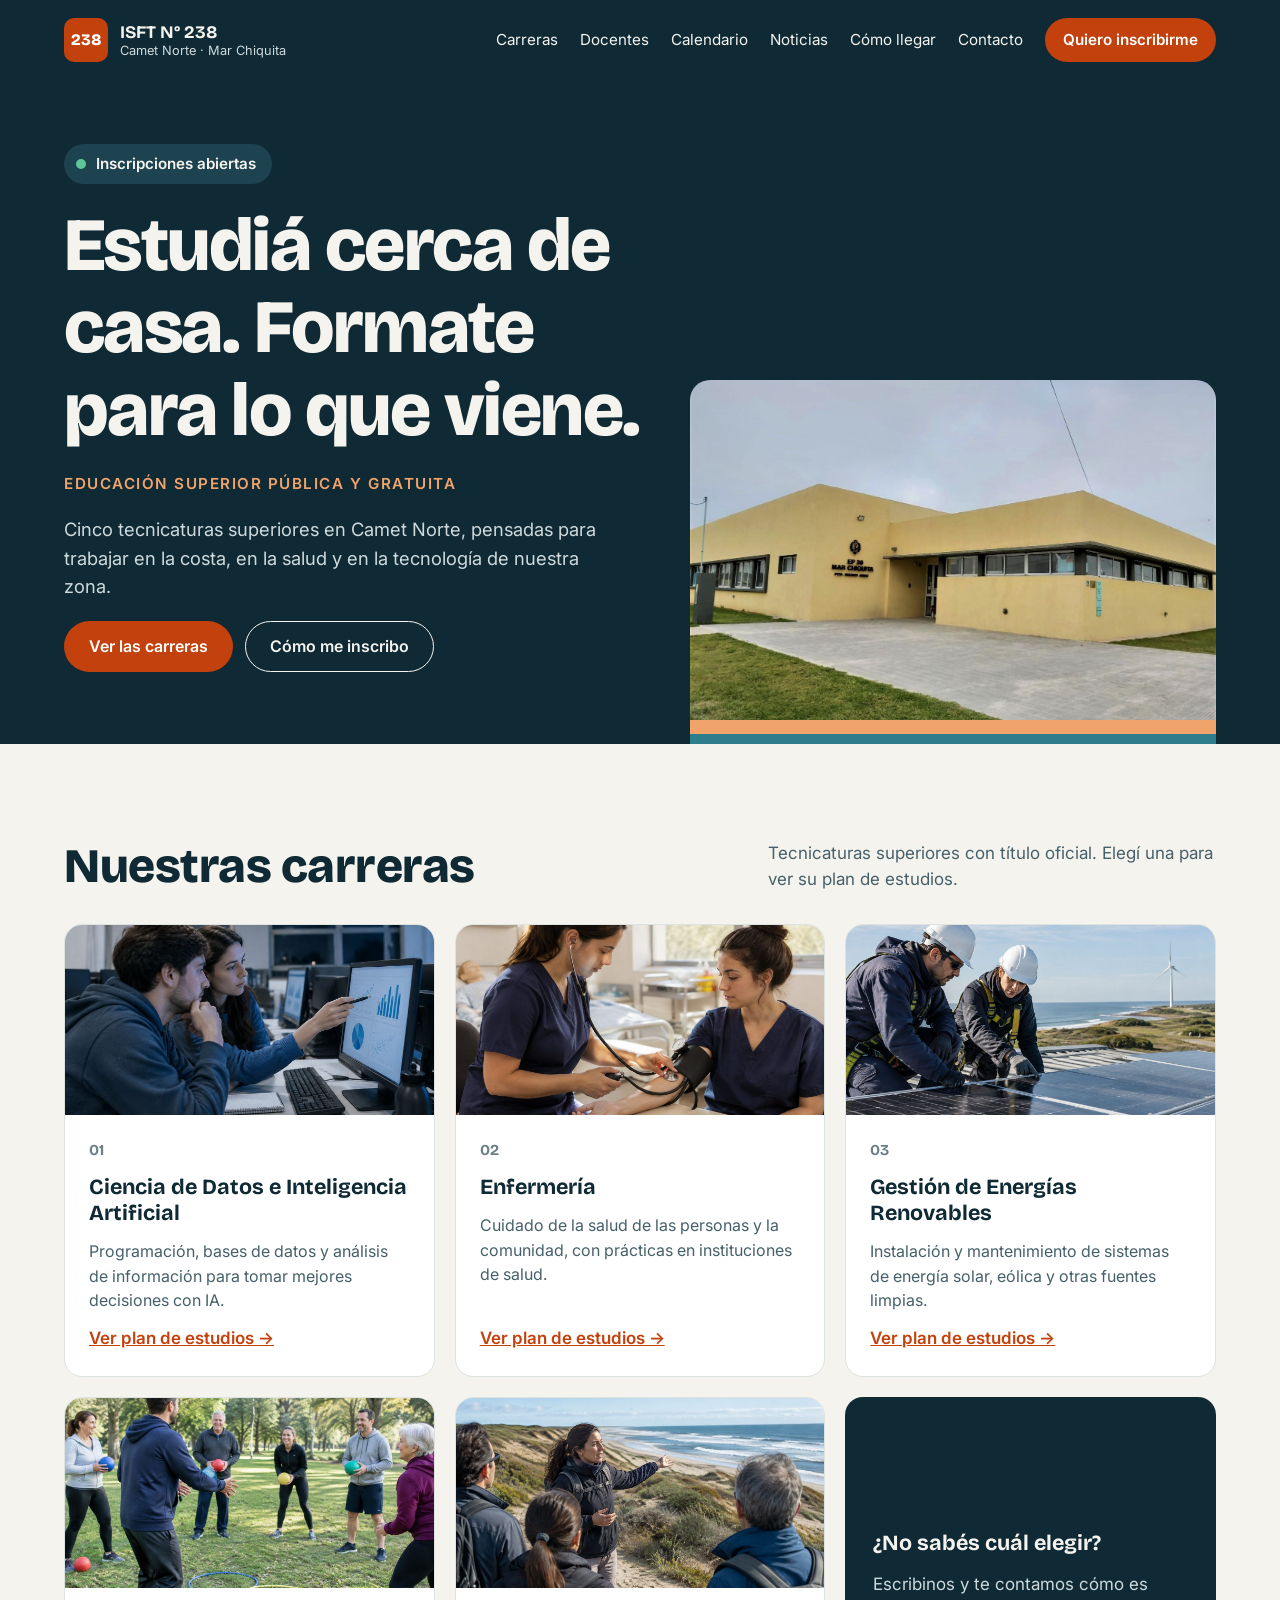
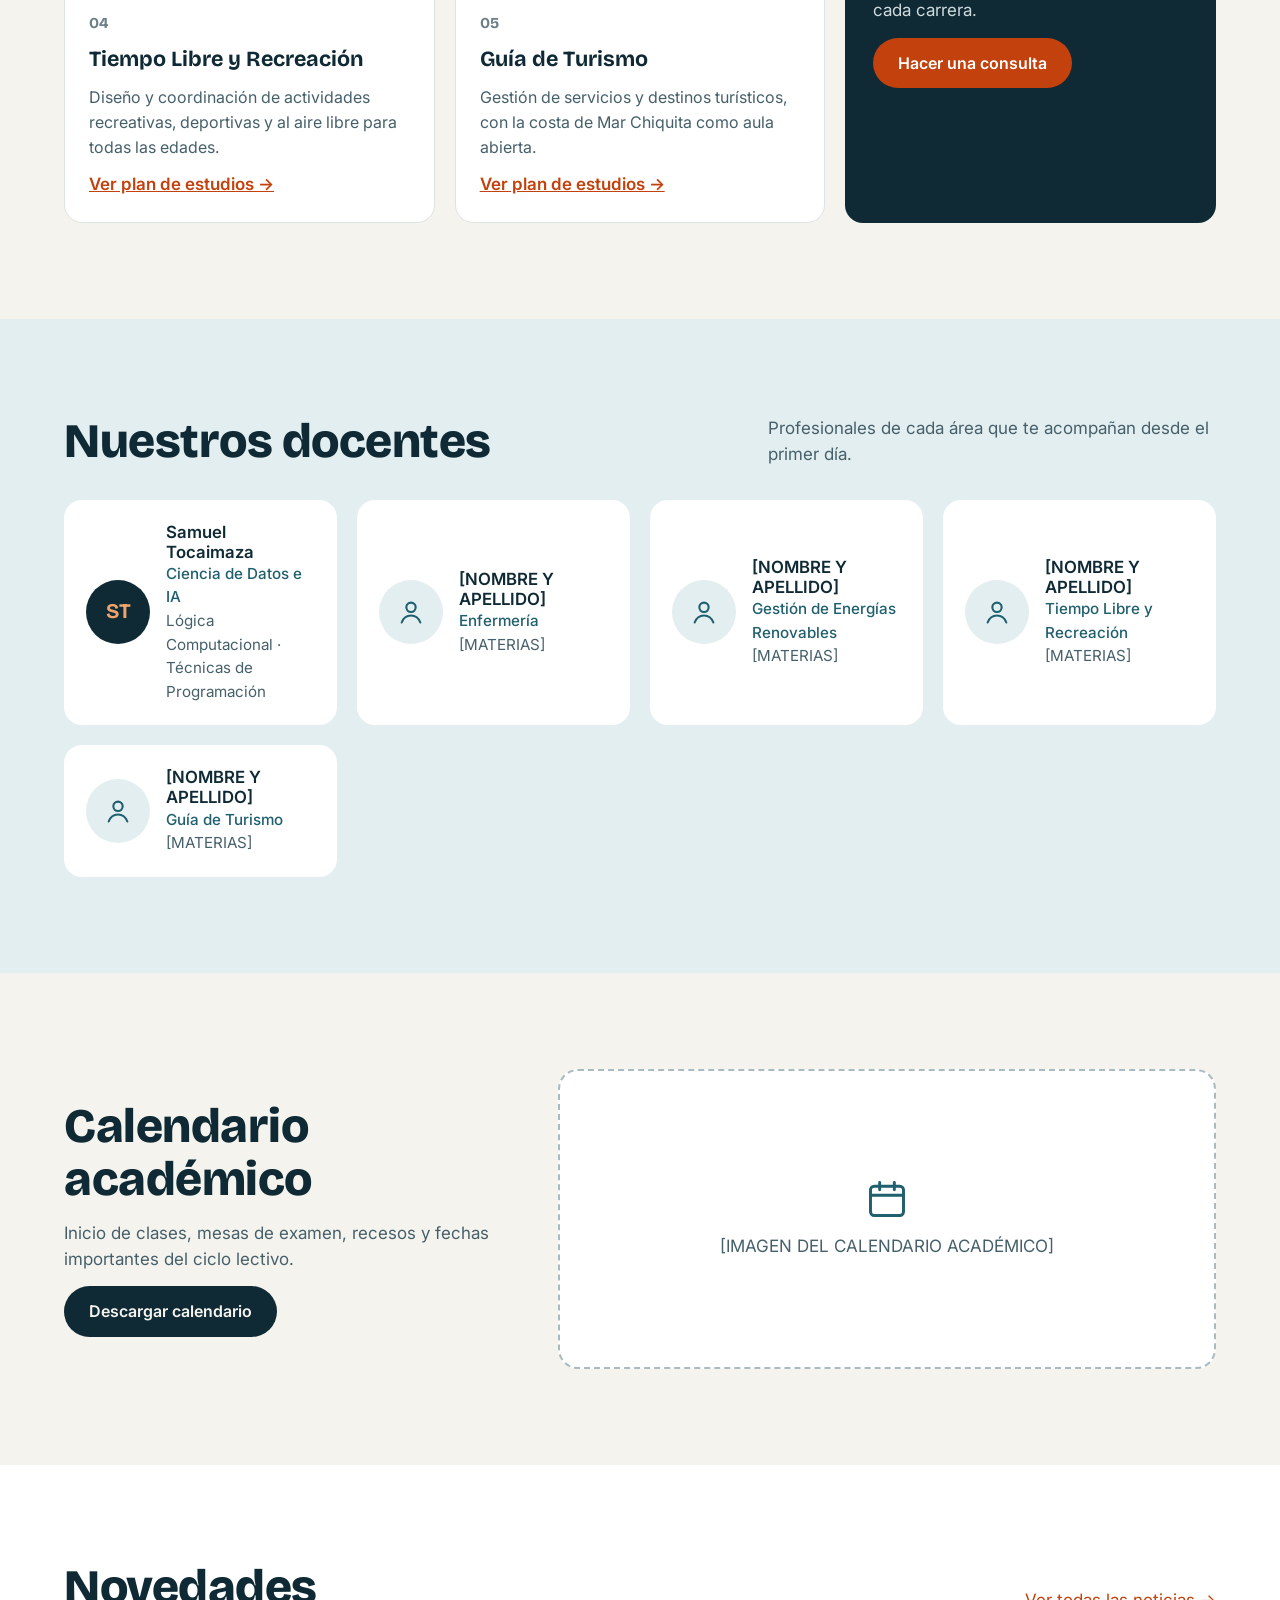
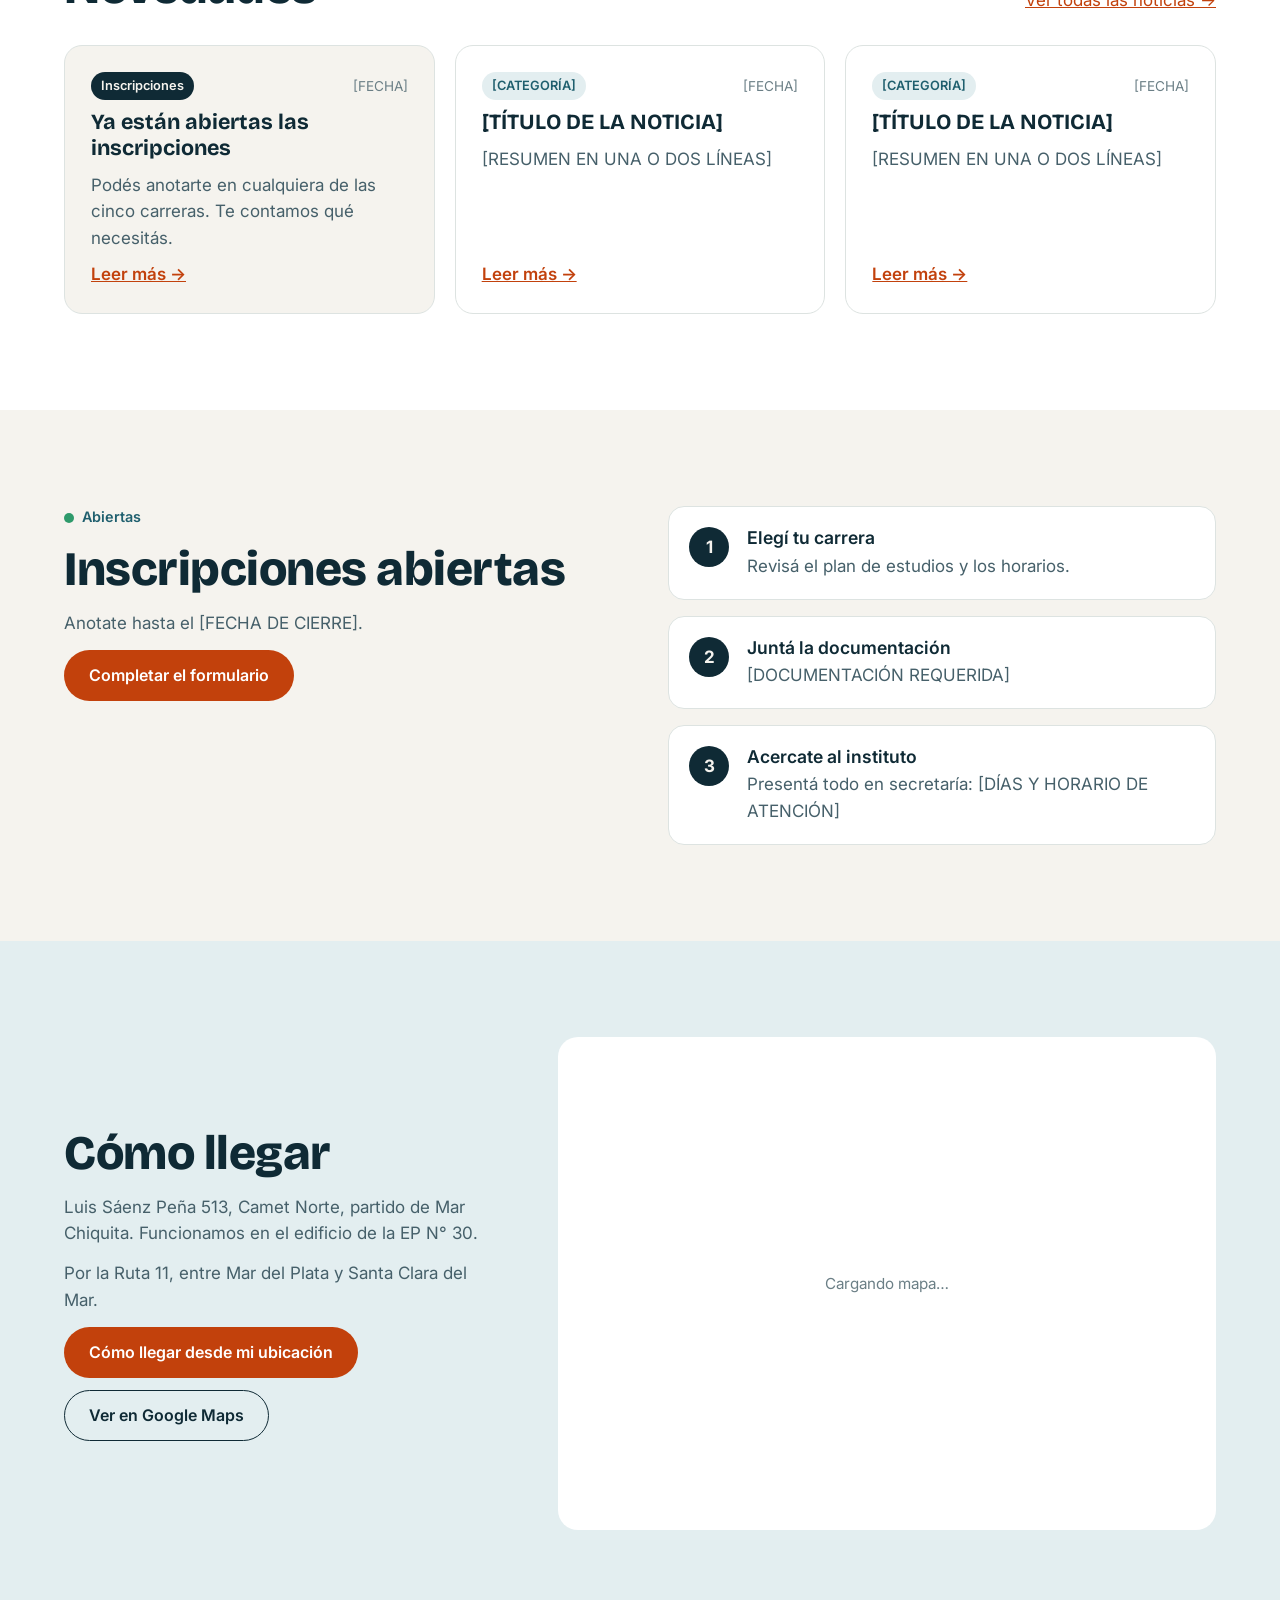
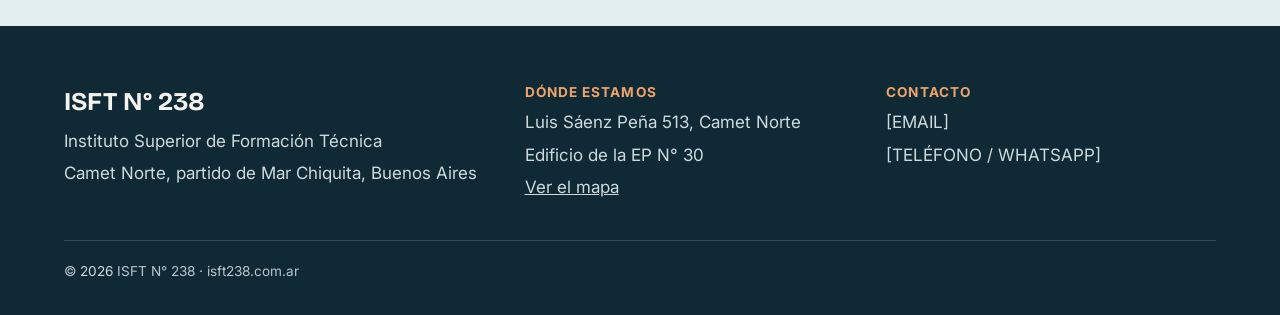
==== index.html @ e7e9926e "carga inicial" ====
<!DOCTYPE html>
<html lang="es">
<head>
  <meta charset="UTF-8">
  <!-- viewport: clave para que el sitio se adapte al ancho del celular -->
  <meta name="viewport" content="width=device-width, initial-scale=1">
  <title>ISFT N° 238 · Carreras 2026 · Camet Norte</title>
  <meta name="description" content="Instituto Superior de Formación Técnica N° 238 de Camet Norte, Mar Chiquita. Cinco tecnicaturas superiores. Inscripciones abiertas.">
  <meta name="theme-color" content="#0F2A35">

  <!-- Tipografías de Google Fonts -->
  <link rel="preconnect" href="https://fonts.googleapis.com">
  <link rel="preconnect" href="https://fonts.gstatic.com" crossorigin>
  <link href="https://fonts.googleapis.com/css2?family=Bricolage+Grotesque:opsz,wght@12..96,700;12..96,800&family=Inter:wght@400;500;600;700&display=swap" rel="stylesheet">

  <!-- Nuestros estilos y nuestro JavaScript (defer = espera a que cargue el HTML) -->
  <link rel="stylesheet" href="css/estilos.css">
  <script src="js/main.js" defer></script>
</head>
<body>
  <a class="saltar" href="#contenido">Saltar al contenido</a>

  <!-- ===== ENCABEZADO (queda fijo arriba) ===== -->
  <header class="encabezado">
    <div class="contenedor encabezado__interior">
      <div class="encabezado__barra">
        <a class="marca" href="index.html" aria-label="ISFT N° 238, ir al inicio">
          <span class="marca__logo" aria-hidden="true">238</span>
          <span class="marca__texto"><strong>ISFT N° 238</strong><span>Camet Norte · Mar Chiquita</span></span>
        </a>
        <!-- Botón hamburguesa (solo celulares y tablets). main.js lo hace funcionar -->
        <button class="menu-boton" type="button" aria-expanded="false" aria-controls="menu-principal" aria-label="Abrir menú">
          <svg class="icono-abrir" aria-hidden="true" viewBox="0 0 24 24" fill="none" stroke="currentColor" stroke-width="2" stroke-linecap="round"><path d="M4 7h16M4 12h16M4 17h16"/></svg>
          <svg class="icono-cerrar" aria-hidden="true" viewBox="0 0 24 24" fill="none" stroke="currentColor" stroke-width="2" stroke-linecap="round"><path d="M6 6l12 12M18 6L6 18"/></svg>
        </button>
      </div>
      <nav class="menu" id="menu-principal" aria-label="Principal">
        <ul>
          <li><a href="#carreras">Carreras</a></li>
          <li><a href="#docentes">Docentes</a></li>
          <li><a href="#calendario">Calendario</a></li>
          <li><a href="#noticias">Noticias</a></li>
          <li><a href="#como-llegar">Cómo llegar</a></li>
          <li><a href="#contacto">Contacto</a></li>
          <li><a class="boton boton--primario" href="index.html#inscripcion">Quiero inscribirme</a></li>
        </ul>
      </nav>
    </div>
  </header>

  <main id="contenido">

    <!-- ===== PORTADA ===== -->
    <section class="portada" aria-labelledby="titulo-portada">
      <div class="contenedor portada__grilla">
        <div class="portada__texto">
          <a class="pildora" href="#inscripcion">Inscripciones abiertas</a>
          <h1 id="titulo-portada">Estudiá cerca de casa. Formate para lo que viene.</h1>
          <p class="portada__lema">Educación superior pública y gratuita</p>
          <p class="portada__bajada">Cinco tecnicaturas superiores en Camet Norte, pensadas para trabajar en la costa, en la salud y en la tecnología de nuestra zona.</p>
          <div class="botones">
            <a class="boton boton--primario" href="#carreras">Ver las carreras</a>
            <a class="boton boton--contorno-claro" href="#inscripcion">Cómo me inscribo</a>
          </div>
        </div>
        <div class="portada__foto">
          <img src="img/edificio.jpg" alt="Frente del edificio de la EP N° 30, donde funciona el ISFT 238" width="800" height="600">
          <div class="horizonte" aria-hidden="true"></div>
          <div class="horizonte" aria-hidden="true"></div>
        </div>
      </div>
    </section>

    <!-- ===== CARRERAS ===== -->
    <section class="seccion" id="carreras" aria-labelledby="titulo-carreras">
      <div class="contenedor">
        <div class="seccion__cabecera">
          <h2 id="titulo-carreras">Nuestras carreras</h2>
          <p>Tecnicaturas superiores con título oficial. Elegí una para ver su plan de estudios.</p>
        </div>
        <div class="grilla" style="--min: 300px">
          <article class="tarjeta">
            <img class="tarjeta__foto" src="img/datos.jpg" alt="Dos estudiantes analizan gráficos en una computadora" width="600" height="400" loading="lazy">
            <div class="tarjeta__cuerpo">
              <span class="tarjeta__numero">01</span>
              <h3>Ciencia de Datos e Inteligencia Artificial</h3>
              <p>Programación, bases de datos y análisis de información para tomar mejores decisiones con IA.</p>
              <a class="tarjeta__enlace" href="carreras/ciencia-de-datos.html">Ver plan de estudios →</a>
            </div>
          </article>
          <article class="tarjeta">
            <img class="tarjeta__foto" src="img/enfermeria.jpg" alt="Estudiantes de enfermería practican la toma de presión" width="600" height="400" loading="lazy">
            <div class="tarjeta__cuerpo">
              <span class="tarjeta__numero">02</span>
              <h3>Enfermería</h3>
              <p>Cuidado de la salud de las personas y la comunidad, con prácticas en instituciones de salud.</p>
              <a class="tarjeta__enlace" href="carreras/enfermeria.html">Ver plan de estudios →</a>
            </div>
          </article>
          <article class="tarjeta">
            <img class="tarjeta__foto" src="img/energias.jpg" alt="Técnicos revisan paneles solares frente al mar" width="600" height="400" loading="lazy">
            <div class="tarjeta__cuerpo">
              <span class="tarjeta__numero">03</span>
              <h3>Gestión de Energías Renovables</h3>
              <p>Instalación y mantenimiento de sistemas de energía solar, eólica y otras fuentes limpias.</p>
              <a class="tarjeta__enlace" href="carreras/energias-renovables.html">Ver plan de estudios →</a>
            </div>
          </article>
          <article class="tarjeta">
            <img class="tarjeta__foto" src="img/recreacion.jpg" alt="Grupo haciendo una actividad recreativa con pelotas en un parque" width="600" height="400" loading="lazy">
            <div class="tarjeta__cuerpo">
              <span class="tarjeta__numero">04</span>
              <h3>Tiempo Libre y Recreación</h3>
              <p>Diseño y coordinación de actividades recreativas, deportivas y al aire libre para todas las edades.</p>
              <a class="tarjeta__enlace" href="carreras/tiempo-libre-y-recreacion.html">Ver plan de estudios →</a>
            </div>
          </article>
          <article class="tarjeta">
            <img class="tarjeta__foto" src="img/turismo.jpg" alt="Guía de turismo con un grupo en los médanos frente al mar" width="600" height="400" loading="lazy">
            <div class="tarjeta__cuerpo">
              <span class="tarjeta__numero">05</span>
              <h3>Guía de Turismo</h3>
              <p>Gestión de servicios y destinos turísticos, con la costa de Mar Chiquita como aula abierta.</p>
              <a class="tarjeta__enlace" href="carreras/guia-de-turismo.html">Ver plan de estudios →</a>
            </div>
          </article>
          <div class="tarjeta tarjeta--oscura">
            <h3>¿No sabés cuál elegir?</h3>
            <p>Escribinos y te contamos cómo es cada carrera.</p>
            <a class="boton boton--primario" href="#contacto">Hacer una consulta</a>
          </div>
        </div>
      </div>
    </section>

    <!-- ===== DOCENTES ===== -->
    <section class="seccion seccion--celeste" id="docentes" aria-labelledby="titulo-docentes">
      <div class="contenedor">
        <div class="seccion__cabecera">
          <h2 id="titulo-docentes">Nuestros docentes</h2>
          <p>Profesionales de cada área que te acompañan desde el primer día.</p>
        </div>
        <div class="grilla" style="--min: 250px">
          <article class="docente">
            <span class="docente__avatar docente__avatar--lleno" aria-hidden="true">ST</span>
            <div>
              <h3>Samuel Tocaimaza</h3>
              <p class="docente__carrera">Ciencia de Datos e IA</p>
              <p class="docente__materias">Lógica Computacional · Técnicas de Programación</p>
            </div>
          </article>
          <article class="docente">
            <span class="docente__avatar" aria-hidden="true"><svg aria-hidden="true" viewBox="0 0 24 24" fill="none" stroke="currentColor" stroke-width="1.8" stroke-linecap="round" stroke-linejoin="round"><circle cx="12" cy="8" r="4"/><path d="M4 21c1.5-4 4.5-6 8-6s6.5 2 8 6"/></svg></span>
            <div>
              <h3>[NOMBRE Y APELLIDO]</h3>
              <p class="docente__carrera">Enfermería</p>
              <p class="docente__materias">[MATERIAS]</p>
            </div>
          </article>
          <article class="docente">
            <span class="docente__avatar" aria-hidden="true"><svg aria-hidden="true" viewBox="0 0 24 24" fill="none" stroke="currentColor" stroke-width="1.8" stroke-linecap="round" stroke-linejoin="round"><circle cx="12" cy="8" r="4"/><path d="M4 21c1.5-4 4.5-6 8-6s6.5 2 8 6"/></svg></span>
            <div>
              <h3>[NOMBRE Y APELLIDO]</h3>
              <p class="docente__carrera">Gestión de Energías Renovables</p>
              <p class="docente__materias">[MATERIAS]</p>
            </div>
          </article>
          <article class="docente">
            <span class="docente__avatar" aria-hidden="true"><svg aria-hidden="true" viewBox="0 0 24 24" fill="none" stroke="currentColor" stroke-width="1.8" stroke-linecap="round" stroke-linejoin="round"><circle cx="12" cy="8" r="4"/><path d="M4 21c1.5-4 4.5-6 8-6s6.5 2 8 6"/></svg></span>
            <div>
              <h3>[NOMBRE Y APELLIDO]</h3>
              <p class="docente__carrera">Tiempo Libre y Recreación</p>
              <p class="docente__materias">[MATERIAS]</p>
            </div>
          </article>
          <article class="docente">
            <span class="docente__avatar" aria-hidden="true"><svg aria-hidden="true" viewBox="0 0 24 24" fill="none" stroke="currentColor" stroke-width="1.8" stroke-linecap="round" stroke-linejoin="round"><circle cx="12" cy="8" r="4"/><path d="M4 21c1.5-4 4.5-6 8-6s6.5 2 8 6"/></svg></span>
            <div>
              <h3>[NOMBRE Y APELLIDO]</h3>
              <p class="docente__carrera">Guía de Turismo</p>
              <p class="docente__materias">[MATERIAS]</p>
            </div>
          </article>
        </div>
      </div>
    </section>

    <!-- ===== CALENDARIO ACADÉMICO ===== -->
    <section class="seccion" id="calendario" aria-labelledby="titulo-calendario">
      <div class="contenedor dos-columnas dos-columnas--angosta-izq">
        <div class="texto-carrera">
          <h2 id="titulo-calendario">Calendario académico</h2>
          <p>Inicio de clases, mesas de examen, recesos y fechas importantes del ciclo lectivo.</p>
          <div><a class="boton boton--oscuro" href="#">Descargar calendario</a></div>
        </div>
        <!-- Cuando tengamos la imagen, reemplazar este bloque por:
             <img src="img/calendario.jpg" alt="Calendario académico 2027"> -->
        <div class="reservado" role="img" aria-label="Lugar para la imagen del calendario académico">
          <svg aria-hidden="true" viewBox="0 0 24 24" fill="none" stroke="currentColor" stroke-width="1.6" stroke-linecap="round" stroke-linejoin="round"><rect x="3" y="5" width="18" height="16" rx="2"/><path d="M3 10h18M8 3v4M16 3v4"/></svg>
          [IMAGEN DEL CALENDARIO ACADÉMICO]
        </div>
      </div>
    </section>

    <!-- ===== NOVEDADES ===== -->
    <section class="seccion seccion--blanca" id="noticias" aria-labelledby="titulo-noticias">
      <div class="contenedor">
        <div class="seccion__cabecera">
          <h2 id="titulo-noticias">Novedades</h2>
          <a href="#">Ver todas las noticias →</a>
        </div>
        <div class="grilla">
          <article class="tarjeta noticia noticia--destacada">
            <div class="noticia__meta"><span class="noticia__categoria">Inscripciones</span><span class="noticia__fecha">[FECHA]</span></div>
            <h3>Ya están abiertas las inscripciones</h3>
            <p>Podés anotarte en cualquiera de las cinco carreras. Te contamos qué necesitás.</p>
            <a class="tarjeta__enlace" href="#inscripcion">Leer más →</a>
          </article>
          <article class="tarjeta noticia">
            <div class="noticia__meta"><span class="noticia__categoria">[CATEGORÍA]</span><span class="noticia__fecha">[FECHA]</span></div>
            <h3>[TÍTULO DE LA NOTICIA]</h3>
            <p>[RESUMEN EN UNA O DOS LÍNEAS]</p>
            <a class="tarjeta__enlace" href="#">Leer más →</a>
          </article>
          <article class="tarjeta noticia">
            <div class="noticia__meta"><span class="noticia__categoria">[CATEGORÍA]</span><span class="noticia__fecha">[FECHA]</span></div>
            <h3>[TÍTULO DE LA NOTICIA]</h3>
            <p>[RESUMEN EN UNA O DOS LÍNEAS]</p>
            <a class="tarjeta__enlace" href="#">Leer más →</a>
          </article>
        </div>
      </div>
    </section>

    <!-- ===== INSCRIPCIÓN ===== -->
    <section class="seccion" id="inscripcion" aria-labelledby="titulo-inscripcion">
      <div class="contenedor dos-columnas dos-columnas--arriba">
        <div class="texto-carrera">
          <span class="estado">Abiertas</span>
          <h2 id="titulo-inscripcion">Inscripciones abiertas</h2>
          <p>Anotate hasta el [FECHA DE CIERRE].</p>
          <div><a class="boton boton--primario" href="#">Completar el formulario</a></div>
        </div>
        <ol class="pasos">
          <li class="paso"><span class="paso__numero" aria-hidden="true">1</span><div><h3>Elegí tu carrera</h3><p>Revisá el plan de estudios y los horarios.</p></div></li>
          <li class="paso"><span class="paso__numero" aria-hidden="true">2</span><div><h3>Juntá la documentación</h3><p>[DOCUMENTACIÓN REQUERIDA]</p></div></li>
          <li class="paso"><span class="paso__numero" aria-hidden="true">3</span><div><h3>Acercate al instituto</h3><p>Presentá todo en secretaría: [DÍAS Y HORARIO DE ATENCIÓN]</p></div></li>
        </ol>
      </div>
    </section>

    <!-- ===== CÓMO LLEGAR ===== -->
    <section class="seccion seccion--celeste" id="como-llegar" aria-labelledby="titulo-llegar">
      <div class="contenedor dos-columnas dos-columnas--angosta-izq">
        <div class="texto-carrera">
          <h2 id="titulo-llegar">Cómo llegar</h2>
          <p>Luis Sáenz Peña 513, Camet Norte, partido de Mar Chiquita. Funcionamos en el edificio de la EP N° 30.</p>
          <p>Por la Ruta 11, entre Mar del Plata y Santa Clara del Mar.</p>
          <div class="botones">
            <a class="boton boton--primario" href="https://www.google.com/maps/dir/?api=1&amp;destination=-37.8210,-57.4962" target="_blank" rel="noopener">Cómo llegar desde mi ubicación</a>
            <a class="boton boton--contorno" href="https://www.google.com/maps/search/?api=1&amp;query=-37.8210,-57.4962" target="_blank" rel="noopener">Ver en Google Maps</a>
          </div>
        </div>
        <!-- Mapa de Google incrustado. loading="lazy" = se carga recién cuando se ve -->
        <div class="mapa">
          <p class="mapa__cargando">Cargando mapa…</p>
          <iframe title="Mapa: ubicación del ISFT N° 238 en Camet Norte" src="https://www.google.com/maps?q=-37.8210,-57.4962&amp;z=16&amp;output=embed" loading="lazy" referrerpolicy="no-referrer-when-downgrade" allowfullscreen></iframe>
        </div>
      </div>
    </section>

  </main>

  <!-- ===== PIE DE PÁGINA ===== -->
  <footer class="pie" id="contacto">
    <div class="contenedor">
      <div class="pie__columnas">
        <div>
          <strong class="pie__nombre">ISFT N° 238</strong>
          <span>Instituto Superior de Formación Técnica</span>
          <span>Camet Norte, partido de Mar Chiquita, Buenos Aires</span>
        </div>
        <div>
          <strong class="pie__titulo">Dónde estamos</strong>
          <span>Luis Sáenz Peña 513, Camet Norte</span>
          <span>Edificio de la EP N° 30</span>
          <a href="index.html#como-llegar">Ver el mapa</a>
        </div>
        <div>
          <strong class="pie__titulo">Contacto</strong>
          <span>[EMAIL]</span>
          <span>[TELÉFONO / WHATSAPP]</span>
        </div>
      </div>
      <p class="pie__legal">© <span data-anio>2026</span> ISFT N° 238 · isft238.com.ar</p>
    </div>
  </footer>

  <!-- Lugar reservado para el chatbot (pendiente) -->
  <div id="chatbot"></div>
</body>
</html>
---- css/estilos.css ----
/* =========================================================
   ISFT N° 238 — Hoja de estilos principal
   Estilo "Costa abierta"
   ---------------------------------------------------------
   Enfoque MOBILE FIRST: primero escribimos los estilos para
   celulares y después, con @media (min-width: ...), sumamos
   los cambios para pantallas más grandes.
   ========================================================= */

/* ---------- 1. Variables (colores, tipografías, medidas) ----------
   Si cambiamos un color acá, cambia en todo el sitio. */
:root {
  --azul: #0F2A35;          /* azul petróleo: encabezado, pie, títulos */
  --azul-2: #1D4250;        /* variante más clara del azul */
  --arena: #F5F3EE;         /* fondo general */
  --celeste: #E3EEF0;       /* fondo de secciones alternas */
  --blanco: #FFFFFF;
  --acento: #C2410C;        /* naranja atardecer: botones y enlaces */
  --acento-oscuro: #9A3412;
  --acento-suave: #F0A36B;  /* naranja claro sobre fondo oscuro */
  --verde-mar: #1F5F6E;
  --texto: #0F2A35;
  --texto-2: #46606A;       /* texto secundario */
  --texto-claro: #CFDADD;   /* texto secundario sobre azul */
  --gris: #6B7F86;
  --linea: #DDE3E1;
  --ok: #5EC79A;            /* punto verde de "inscripciones abiertas" */

  --fuente-titulos: 'Bricolage Grotesque', system-ui, sans-serif;
  --fuente-texto: 'Inter', system-ui, sans-serif;

  --ancho-max: 1200px;      /* ancho máximo del contenido */
  --margen: 20px;           /* margen lateral en celulares */
  --radio: 18px;            /* esquinas redondeadas */
}

/* ---------- 2. Base ---------- */
*, *::before, *::after { box-sizing: border-box; }

html { scroll-behavior: smooth; }
/* El encabezado es fijo (sticky): dejamos lugar para que los títulos
   no queden tapados al saltar a una sección con un enlace #ancla. */
section[id], footer[id] { scroll-margin-top: 80px; }

body {
  margin: 0;
  background: var(--arena);
  color: var(--texto);
  font-family: var(--fuente-texto);
  font-size: 17px;
  line-height: 1.55;
  -webkit-font-smoothing: antialiased;
}

img { max-width: 100%; display: block; }  /* las imágenes nunca desbordan */
a { color: var(--acento); }
a:hover { color: var(--acento-oscuro); }

h1, h2, h3 {
  font-family: var(--fuente-titulos);
  line-height: 1.1;
  margin: 0;
}
/* clamp(mínimo, ideal, máximo): el tamaño crece con la pantalla */
h1 { font-size: clamp(2.3rem, 7vw, 4.7rem); font-weight: 800; letter-spacing: -0.02em; }
h2 { font-size: clamp(1.9rem, 4.5vw, 3rem); font-weight: 800; letter-spacing: -0.01em; }
h3 { font-size: 1.35rem; font-weight: 700; line-height: 1.2; }
p { margin: 0; }

/* Texto solo para lectores de pantalla (accesibilidad) */
.solo-lectores {
  position: absolute; width: 1px; height: 1px; overflow: hidden;
  clip: rect(0 0 0 0); white-space: nowrap;
}

/* Enlace "Saltar al contenido" para quien navega con teclado */
.saltar {
  position: absolute; left: 16px; top: -60px; z-index: 100;
  background: var(--acento); color: var(--blanco);
  padding: 10px 16px; border-radius: 8px; font-weight: 600;
}
.saltar:focus { top: 12px; color: var(--blanco); }

/* Contorno visible al navegar con teclado */
:focus-visible { outline: 3px solid var(--acento-suave); outline-offset: 3px; }

/* ---------- 3. Utilidades de layout ---------- */
.contenedor {
  width: 100%;
  max-width: var(--ancho-max);
  margin: 0 auto;
  padding: 0 var(--margen);
}
.seccion { padding: 64px 0; }
.seccion--celeste { background: var(--celeste); }
.seccion--blanca { background: var(--blanco); }

/* Encabezado de sección: título a la izquierda, bajada a la derecha */
.seccion__cabecera {
  display: flex; flex-wrap: wrap; gap: 12px 24px;
  justify-content: space-between; align-items: flex-end;
  margin-bottom: 32px;
}
.seccion__cabecera p { max-width: 28rem; color: var(--texto-2); }

.etiqueta {                  /* texto chico en mayúsculas sobre los títulos */
  font-size: 0.82rem; font-weight: 600; letter-spacing: 0.12em;
  text-transform: uppercase; color: var(--acento-suave);
}

/* Grilla automática: tantas columnas como entren, cada una de al menos --min */
.grilla {
  display: grid;
  grid-template-columns: repeat(auto-fit, minmax(min(100%, var(--min, 280px)), 1fr));
  gap: 20px;
}

/* ---------- 4. Botones ---------- */
.boton {
  display: inline-flex; align-items: center; justify-content: center; gap: 10px;
  min-height: 48px;                 /* área cómoda para tocar con el dedo */
  padding: 12px 24px;
  border-radius: 999px;
  border: 1.5px solid transparent;
  font-weight: 600; font-size: 1rem;
  text-decoration: none; text-align: center;
  cursor: pointer;
  transition: background .2s, color .2s, transform .2s;
}
.boton:hover { transform: translateY(-1px); }
.boton--primario { background: var(--acento); color: var(--blanco); }
.boton--primario:hover { background: var(--acento-oscuro); color: var(--blanco); }
.boton--contorno-claro { border-color: var(--arena); color: var(--arena); }
.boton--contorno-claro:hover { background: var(--arena); color: var(--azul); }
.boton--contorno { border-color: var(--azul); color: var(--azul); }
.boton--contorno:hover { background: var(--azul); color: var(--arena); }
.boton--oscuro { background: var(--azul); color: var(--arena); }
.boton--oscuro:hover { background: var(--azul-2); color: var(--arena); }
.botones { display: flex; flex-wrap: wrap; gap: 12px; }

/* Píldora "Inscripciones abiertas" con punto verde */
.pildora {
  display: inline-flex; align-items: center; gap: 10px;
  background: var(--azul-2); color: var(--arena);
  padding: 8px 16px 8px 12px; border-radius: 999px;
  font-size: 0.95rem; font-weight: 600; text-decoration: none;
}
.pildora:hover { color: var(--blanco); }
.pildora::before {
  content: ""; width: 10px; height: 10px; border-radius: 50%;
  background: var(--ok);
}

/* ---------- 5. Encabezado y menú ---------- */
.encabezado {
  position: sticky; top: 0; z-index: 50;   /* queda fijo arriba al hacer scroll */
  background: var(--azul); color: var(--arena);
  transition: box-shadow .2s;
}
.encabezado.con-sombra { box-shadow: 0 4px 18px rgba(0, 0, 0, .25); } /* lo agrega main.js */
.encabezado__barra {
  display: flex; align-items: center; justify-content: space-between; gap: 16px;
  min-height: 72px;
}
.marca { display: flex; align-items: center; gap: 12px; color: var(--arena); text-decoration: none; }
.marca:hover { color: var(--arena); }
.marca__logo {
  width: 44px; height: 44px; border-radius: 10px; flex: none;
  background: var(--acento); color: var(--blanco);
  display: grid; place-items: center;
  font-family: var(--fuente-titulos); font-weight: 800; font-size: 1rem;
}
.marca__texto { display: flex; flex-direction: column; line-height: 1.2; }
.marca__texto strong { font-family: var(--fuente-titulos); font-size: 1.1rem; }
.marca__texto span { font-size: 0.8rem; color: var(--texto-claro); }

/* Botón hamburguesa: solo se ve en pantallas chicas */
.menu-boton {
  width: 48px; height: 48px; border: 0; border-radius: 10px;
  background: var(--azul-2); color: var(--arena); cursor: pointer;
  display: grid; place-items: center;
}
.menu-boton svg { width: 24px; height: 24px; }
.menu-boton .icono-cerrar { display: none; }
.menu-boton[aria-expanded="true"] .icono-abrir { display: none; }
.menu-boton[aria-expanded="true"] .icono-cerrar { display: block; }

/* En celulares el menú es un panel que se despliega debajo de la barra */
.menu {
  display: none;
  padding: 8px 0 20px;
}
.menu.abierto { display: block; }     /* main.js agrega/quita la clase "abierto" */
.menu ul { list-style: none; margin: 0; padding: 0; display: flex; flex-direction: column; }
.menu a {
  display: block; padding: 14px 4px;
  color: var(--arena); text-decoration: none; font-size: 1.05rem;
  border-bottom: 1px solid var(--azul-2);
}
.menu a:hover { color: var(--acento-suave); }
.menu .boton { margin-top: 16px; width: 100%; border-bottom: 0; color: var(--blanco); }

/* ---------- 6. Portada (hero) ---------- */
.portada { background: var(--azul); color: var(--arena); padding-top: 40px; }
.portada__grilla { display: grid; gap: 40px; }
.portada__texto { display: flex; flex-direction: column; align-items: flex-start; gap: 20px; }
.portada__bajada { font-size: 1.15rem; color: var(--texto-claro); max-width: 34rem; }
.portada__lema {
  font-size: 0.95rem; font-weight: 600; letter-spacing: 0.1em;
  text-transform: uppercase; color: var(--acento-suave);
}
.portada__foto img {
  width: 100%; height: clamp(220px, 45vw, 340px);
  object-fit: cover; border-radius: 20px 20px 0 0;
}
/* Franjas tipo horizonte debajo de la foto */
.horizonte { height: 14px; background: var(--acento-suave); }
.horizonte + .horizonte { height: 10px; background: #2E7D8C; }

/* ---------- 7. Tarjetas ---------- */
.tarjeta {
  background: var(--blanco);
  border: 1px solid var(--linea);
  border-radius: var(--radio);
  overflow: hidden;
  display: flex; flex-direction: column;
}
.tarjeta__foto { width: 100%; height: 190px; object-fit: cover; }
.tarjeta__cuerpo { padding: 24px; display: flex; flex-direction: column; gap: 12px; flex-grow: 1; }
.tarjeta__numero { font-family: var(--fuente-titulos); font-weight: 700; font-size: 0.95rem; color: var(--gris); }
.tarjeta__cuerpo p { color: var(--texto-2); font-size: 1rem; }
.tarjeta__enlace { margin-top: auto; font-weight: 600; }  /* margin-top:auto lo empuja abajo */

.tarjeta--oscura {
  background: var(--azul); color: var(--arena); border: 0;
  padding: 28px; justify-content: center; gap: 14px;
}
.tarjeta--oscura p { color: var(--texto-claro); }
.tarjeta--oscura .boton { align-self: flex-start; }

/* Tarjeta de docente */
.docente {
  background: var(--blanco); border-radius: var(--radio); padding: 22px;
  display: flex; gap: 16px; align-items: center;
}
.seccion--blanca .docente, .seccion:not(.seccion--celeste) .docente { border: 1px solid var(--linea); }
.docente__avatar {
  flex: none; width: 64px; height: 64px; border-radius: 50%;
  background: var(--celeste); color: var(--verde-mar);
  display: grid; place-items: center;
  font-family: var(--fuente-titulos); font-weight: 700; font-size: 1.3rem;
}
.docente__avatar--lleno { background: var(--azul); color: var(--acento-suave); }
.docente__avatar svg { width: 28px; height: 28px; }
.docente h3 { font-family: var(--fuente-texto); font-size: 1.05rem; font-weight: 600; }
.docente__carrera { color: var(--verde-mar); font-weight: 500; font-size: 0.95rem; }
.docente__materias { color: var(--texto-2); font-size: 0.95rem; }

/* Noticias */
.noticia { padding: 26px; gap: 10px; }
.noticia--destacada { background: var(--arena); }
.noticia__meta { display: flex; justify-content: space-between; align-items: center; gap: 8px; }
.noticia__categoria {
  background: var(--celeste); color: var(--verde-mar);
  font-size: 0.8rem; font-weight: 600; padding: 4px 10px; border-radius: 999px;
}
.noticia--destacada .noticia__categoria { background: var(--azul); color: var(--arena); }
.noticia__fecha { font-size: 0.85rem; color: var(--gris); }
.noticia p { color: var(--texto-2); }

/* ---------- 8. Bloques de dos columnas ---------- */
.dos-columnas { display: grid; gap: 40px; align-items: center; }

/* Espacio reservado para imágenes que todavía no tenemos */
.reservado {
  min-height: 300px; border-radius: 20px;
  background: var(--blanco); border: 2px dashed #A9BAC0;
  display: flex; flex-direction: column; align-items: center; justify-content: center;
  gap: 12px; color: var(--texto-2); text-align: center; padding: 24px;
}
.reservado svg { width: 44px; height: 44px; color: var(--verde-mar); }

/* Pasos de inscripción (lista numerada) */
.pasos { list-style: none; margin: 0; padding: 0; display: flex; flex-direction: column; gap: 16px; }
.paso {
  display: flex; gap: 18px; align-items: flex-start;
  background: var(--blanco); border: 1px solid var(--linea);
  border-radius: 16px; padding: 20px;
}
.paso__numero {
  flex: none; width: 40px; height: 40px; border-radius: 50%;
  background: var(--azul); color: var(--arena);
  display: grid; place-items: center; font-weight: 700;
}
.paso h3 { font-family: var(--fuente-texto); font-size: 1.1rem; font-weight: 600; margin-bottom: 4px; }
.paso p { color: var(--texto-2); }

.estado {
  display: inline-flex; align-items: center; gap: 8px;
  font-size: 0.9rem; font-weight: 600; color: var(--verde-mar);
}
.estado::before { content: ""; width: 10px; height: 10px; border-radius: 50%; background: #2E9A6B; }

/* ---------- 9. Mapa ---------- */
.mapa {
  position: relative; width: 100%;
  aspect-ratio: 4 / 3;                /* mantiene la proporción en cualquier ancho */
  border-radius: 20px; overflow: hidden;
  background: var(--blanco);
}
.mapa iframe { position: absolute; inset: 0; width: 100%; height: 100%; border: 0; }
/* Texto que se ve detrás del mapa mientras carga (o si no hay conexión) */
.mapa__cargando {
  position: absolute; inset: 0; display: grid; place-items: center;
  color: var(--gris); font-size: 0.95rem;
}

@media (min-width: 960px) {
  .datos { --min: 180px; }
  .datos .dato:first-child { grid-column: auto; }
}

/* ---------- 10. Páginas de carrera ---------- */
.carrera-portada { background: var(--azul); color: var(--arena); padding: 40px 0 80px; }
.carrera-portada .dos-columnas img {
  width: 100%; height: clamp(220px, 45vw, 340px); object-fit: cover; border-radius: 20px;
}
.volver { color: var(--texto-claro); text-decoration: none; font-size: 0.95rem; }
.volver:hover { color: var(--arena); }

/* Datos rápidos: suben y se superponen con la portada (margen negativo) */
.datos { margin-top: -44px; position: relative; --min: 150px; gap: 12px; }
.datos .dato:first-child { grid-column: 1 / -1; }  /* el título ocupa toda la fila */
.dato { background: var(--blanco); border: 1px solid var(--linea); border-radius: 16px; padding: 18px 20px; }
.dato span {
  display: block; font-size: 0.78rem; font-weight: 600;
  letter-spacing: 0.08em; text-transform: uppercase; color: var(--gris);
}
.dato strong { display: block; margin-top: 4px; font-weight: 600; }

.texto-carrera { display: flex; flex-direction: column; gap: 14px; }
.texto-carrera p, .texto-carrera li { color: var(--texto-2); }
.texto-carrera ul { margin: 0; padding-left: 20px; display: flex; flex-direction: column; gap: 6px; }
.nota { font-size: 0.92rem; color: var(--gris) !important; }

.anio { background: var(--blanco); border-radius: var(--radio); padding: 24px; }
.anio__cabecera { display: flex; justify-content: space-between; align-items: baseline; gap: 8px; margin-bottom: 12px; }
.anio__horas { font-size: 0.9rem; color: var(--gris); }
.anio ul { margin: 0; padding-left: 20px; display: flex; flex-direction: column; gap: 6px; color: #36505A; font-size: 1rem; }

/* Banda de inscripción al final de cada carrera */
.banda {
  background: var(--azul); color: var(--arena);
  border-radius: 24px; padding: 32px 24px;
  display: flex; flex-wrap: wrap; gap: 24px; align-items: center; justify-content: space-between;
}
.banda__texto { flex: 1 1 420px; display: flex; flex-direction: column; gap: 8px; }
.banda__texto p { color: var(--texto-claro); }

/* ---------- 11. Pie de página ---------- */
.pie { background: var(--azul); color: var(--arena); padding: 56px 0 32px; }
.pie__columnas { display: grid; gap: 32px; }
.pie__columnas div { display: flex; flex-direction: column; gap: 6px; }
.pie__titulo {
  font-size: 0.85rem; font-weight: 700; letter-spacing: 0.08em;
  text-transform: uppercase; color: var(--acento-suave);
}
.pie__nombre { font-family: var(--fuente-titulos); font-size: 1.6rem; }
.pie span, .pie a { color: var(--texto-claro); }
.pie a:hover { color: var(--arena); }
.pie__legal {
  margin-top: 40px; padding-top: 20px; border-top: 1px solid #2C4954;
  font-size: 0.85rem; color: #B9C7CC;
}

/* =========================================================
   12. PANTALLAS MÁS GRANDES
   ========================================================= */

/* Tablets (desde 600px) */
@media (min-width: 600px) {
  :root { --margen: 24px; }
  .seccion { padding: 80px 0; }
  .banda { padding: 44px 40px; }
  .pie__columnas { grid-template-columns: repeat(2, minmax(0, 1fr)); }
}

/* Escritorio (desde 960px): menú horizontal y columnas lado a lado */
@media (min-width: 960px) {
  .seccion { padding: 96px 0; }

  .menu-boton { display: none; }        /* chau hamburguesa */
  .encabezado__barra { min-height: 80px; }
  .encabezado__interior { display: flex; align-items: center; justify-content: space-between; gap: 24px; }
  .menu { display: block !important; padding: 0; }
  .menu ul { flex-direction: row; align-items: center; gap: 4px 22px; flex-wrap: wrap; }
  .menu a { padding: 8px 0; border: 0; font-size: 0.95rem; }
  .menu .boton { margin: 0; width: auto; padding: 10px 18px; min-height: 44px; }

  .portada { padding-top: 64px; }
  .portada__grilla { grid-template-columns: 1.1fr 1fr; align-items: end; gap: 48px; }
  .portada__texto { padding-bottom: 72px; }

  .dos-columnas { grid-template-columns: repeat(2, minmax(0, 1fr)); gap: 56px; }
  .dos-columnas--angosta-izq { grid-template-columns: 2fr 3fr; }
  .dos-columnas--arriba { align-items: start; }

  .carrera-portada { padding: 56px 0 96px; }
  .pie__columnas { grid-template-columns: 1.3fr 1fr 1fr; }
}

/* Si la persona pidió menos animaciones en su sistema, las desactivamos */
@media (prefers-reduced-motion: reduce) {
  html { scroll-behavior: auto; }
  * { transition: none !important; }
}
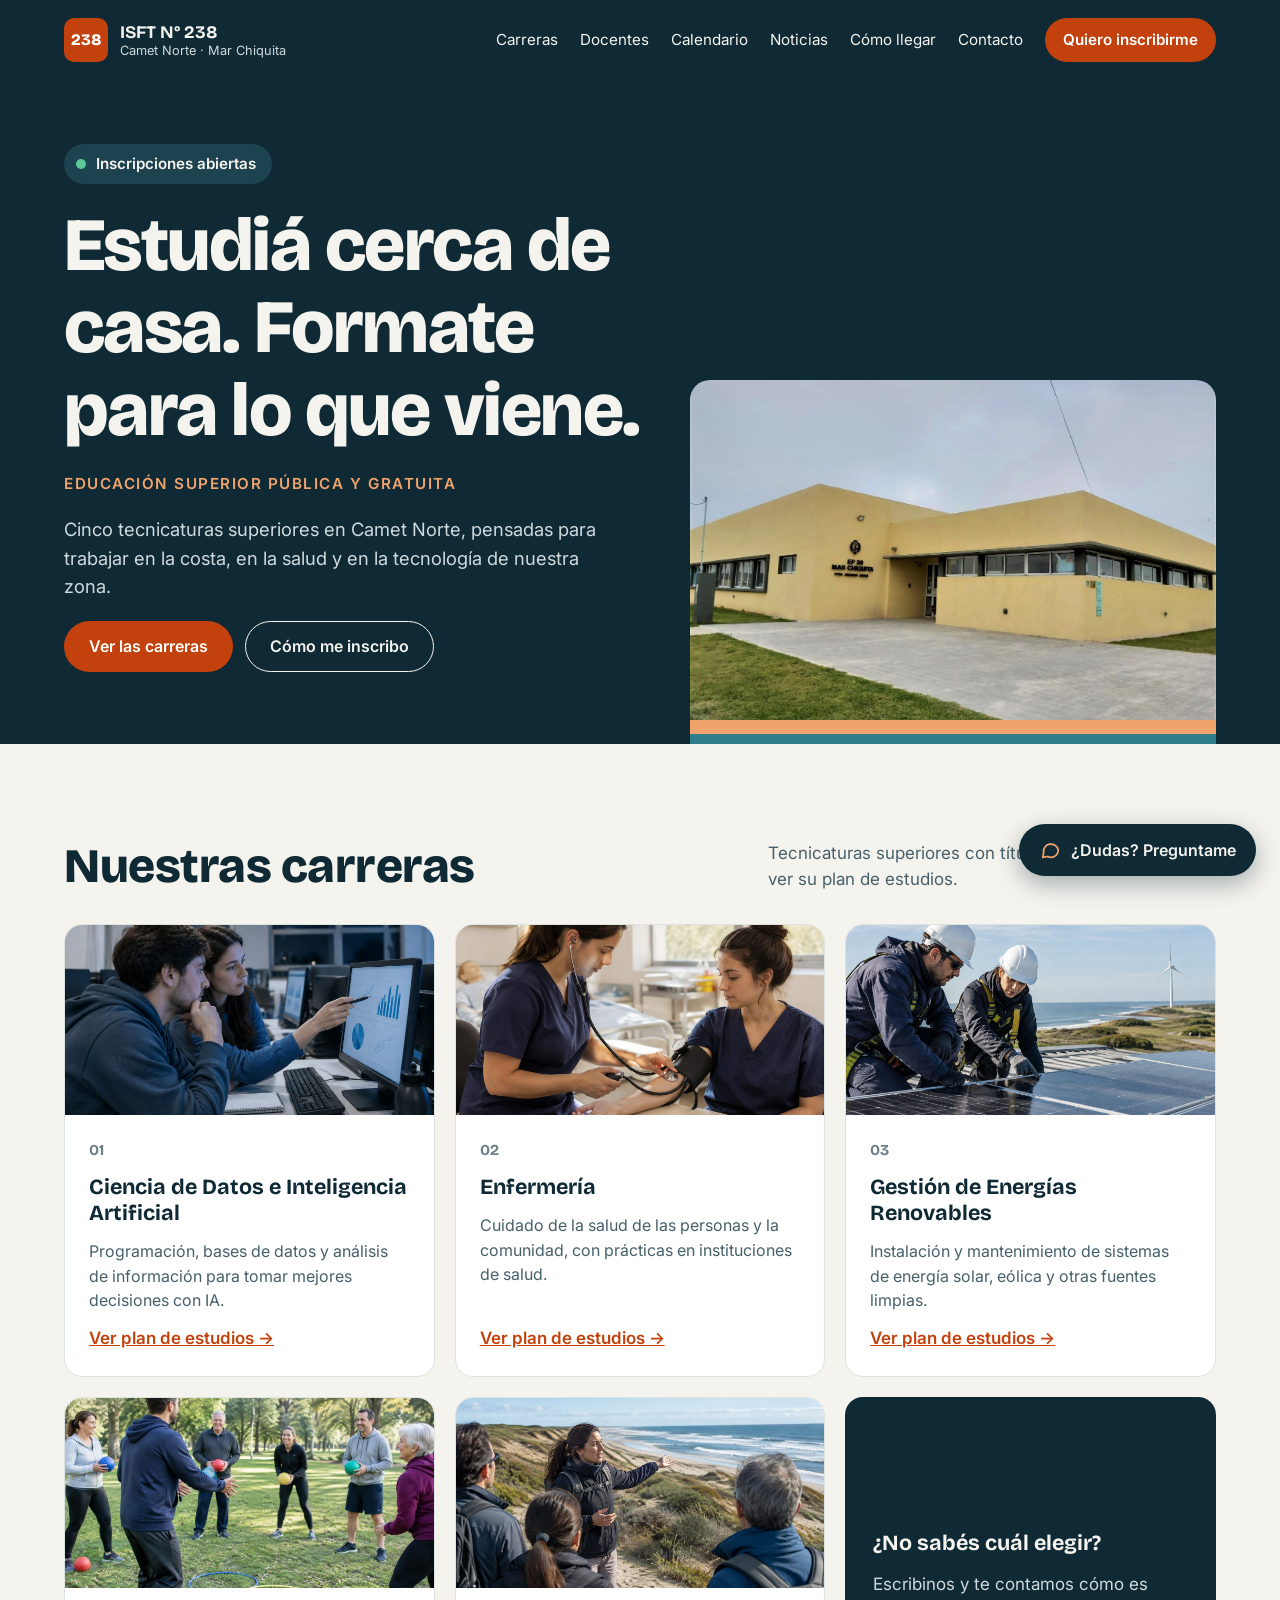
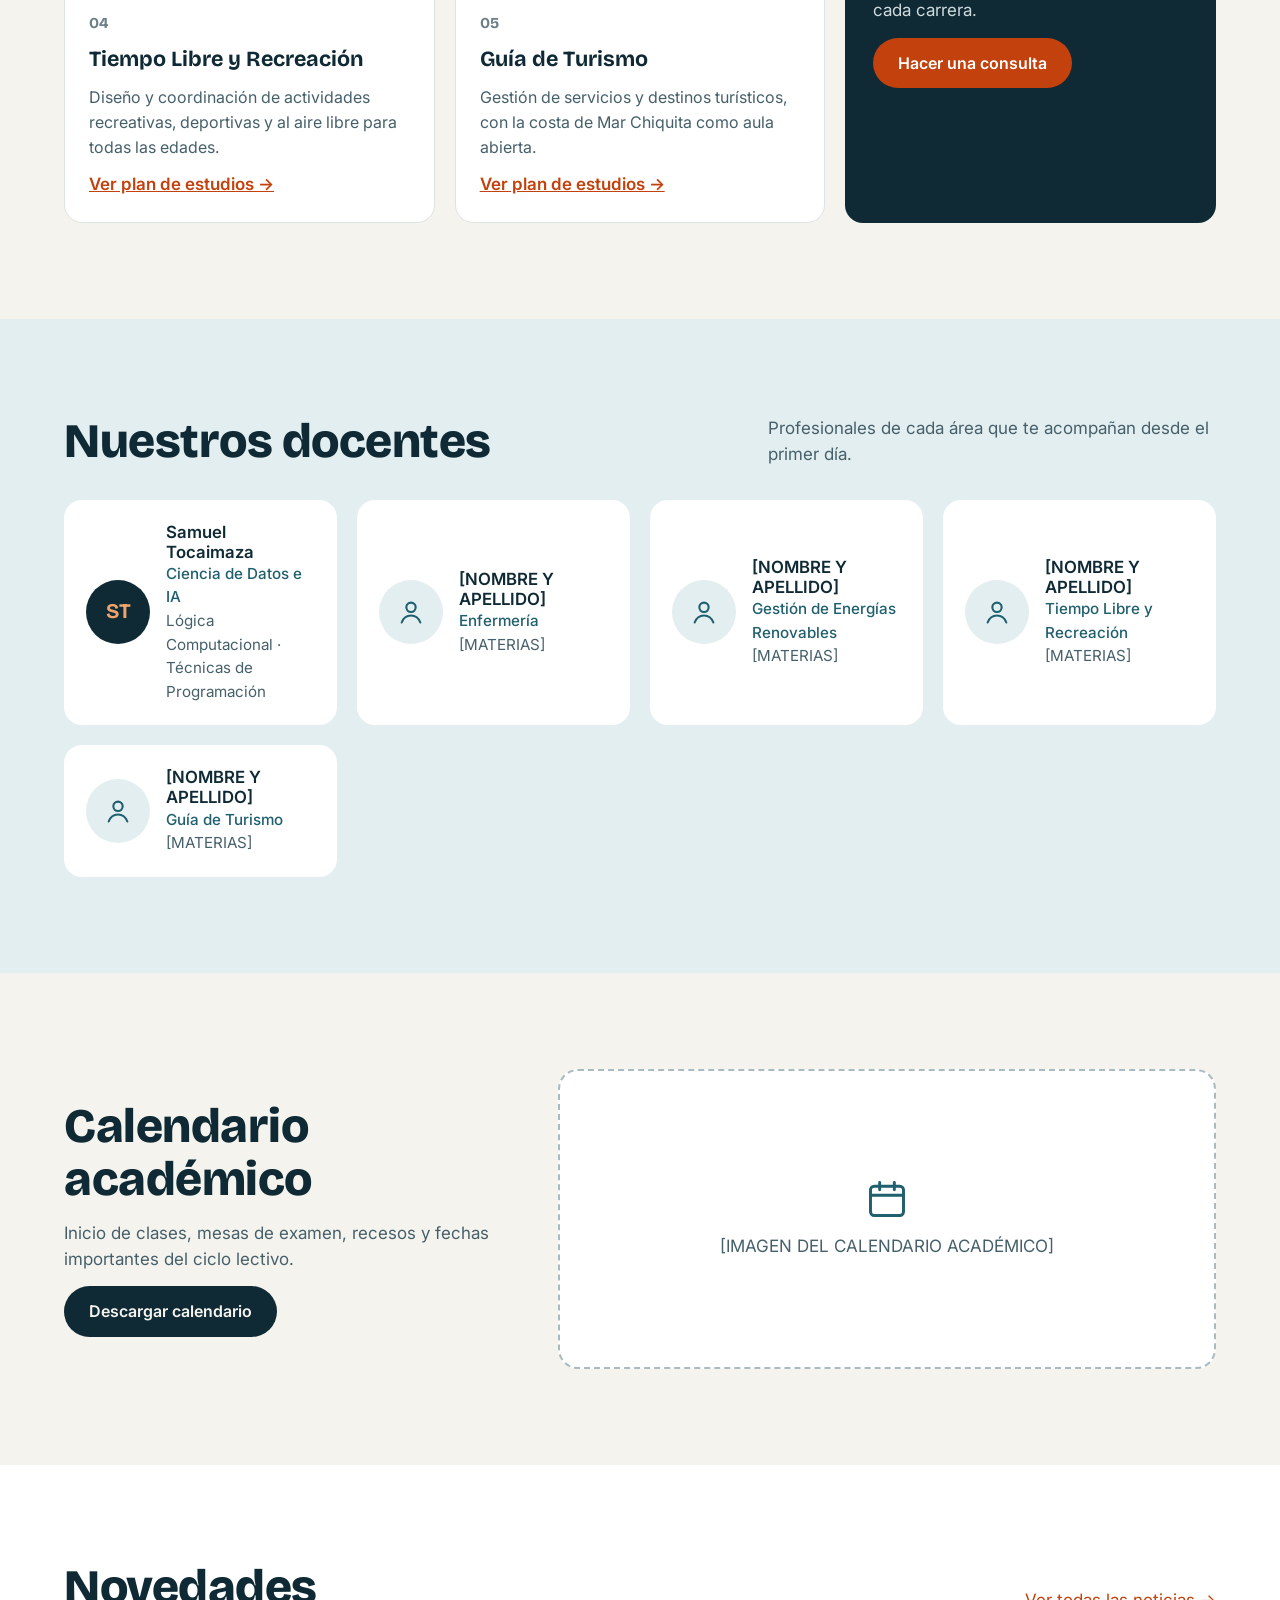
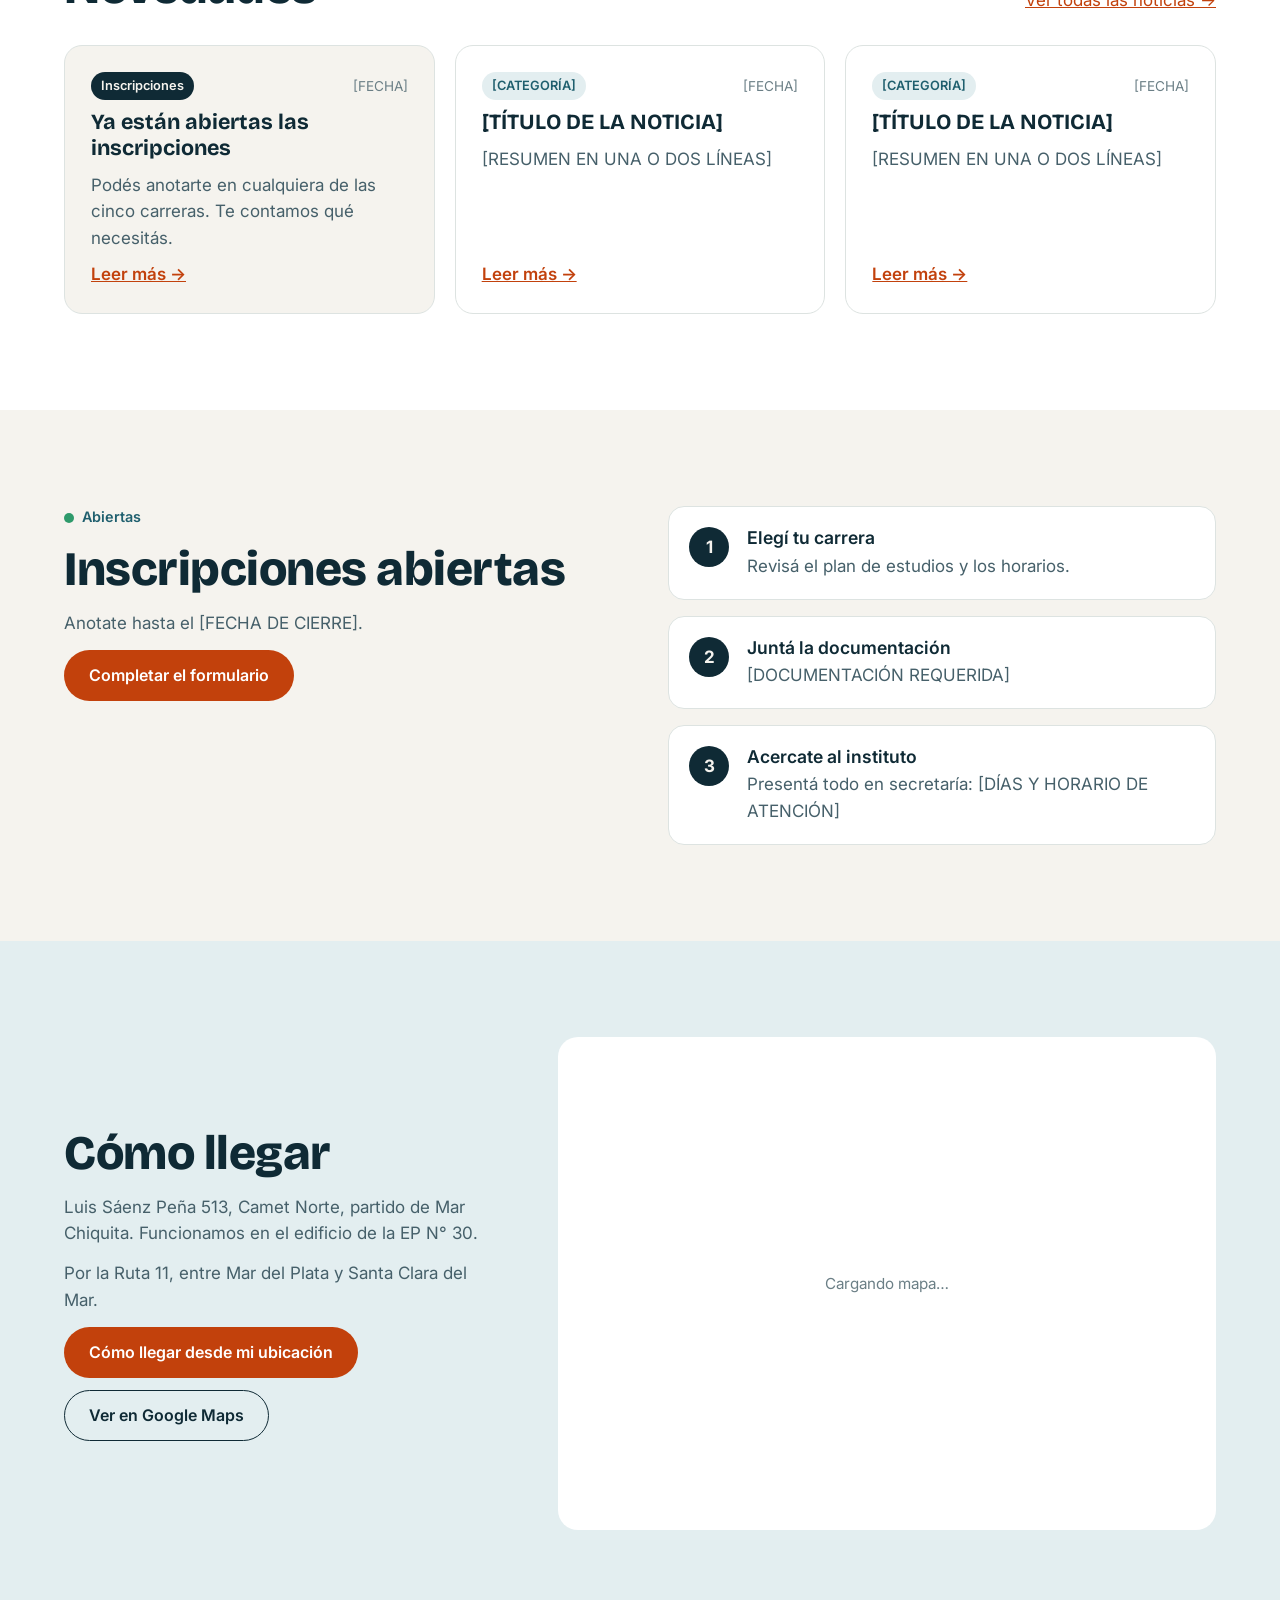
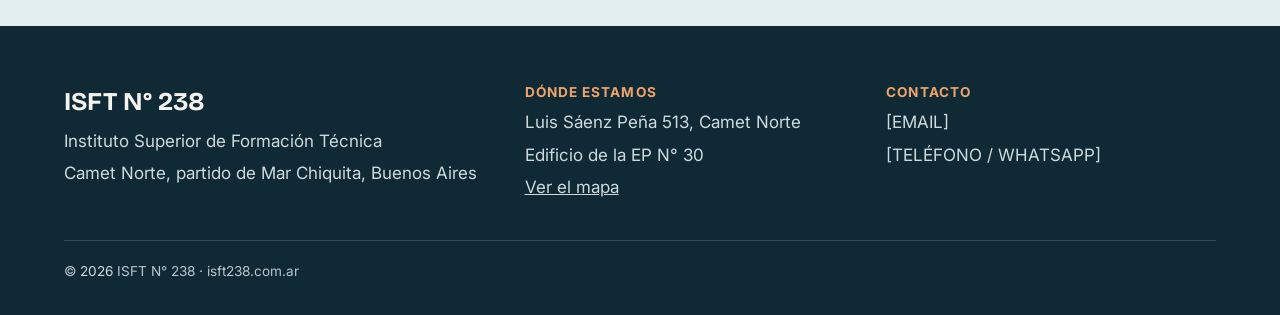
==== commit 90cb4ede: "chatbot" ====
--- a/index.html
+++ b/index.html
@@ -16,6 +16,7 @@
   <!-- Nuestros estilos y nuestro JavaScript (defer = espera a que cargue el HTML) -->
   <link rel="stylesheet" href="css/estilos.css">
   <script src="js/main.js" defer></script>
+  <script src="js/chatbot.js" defer></script>
 </head>
 <body>
   <a class="saltar" href="#contenido">Saltar al contenido</a>
@@ -296,7 +297,7 @@
     </div>
   </footer>
 
-  <!-- Lugar reservado para el chatbot (pendiente) -->
+  <!-- Chatbot: lo arma js/chatbot.js -->
   <div id="chatbot"></div>
 </body>
 </html>
--- a/css/estilos.css
+++ b/css/estilos.css
@@ -409,8 +409,120 @@
   .pie__columnas { grid-template-columns: 1.3fr 1fr 1fr; }
 }
 
+/* =========================================================
+   13. CHATBOT
+   En celulares la ventana ocupa casi toda la pantalla;
+   en pantallas grandes es una ventanita abajo a la derecha.
+   ========================================================= */
+#chatbot {
+  position: fixed; right: 16px; bottom: 16px; z-index: 60;
+  display: flex; flex-direction: column; align-items: flex-end; gap: 12px;
+}
+.chat-boton {
+  display: inline-flex; align-items: center; gap: 10px;
+  min-height: 52px; padding: 12px 20px;
+  border: 0; border-radius: 999px; cursor: pointer;
+  background: var(--azul); color: var(--arena);
+  font: 600 1rem var(--fuente-texto);
+  box-shadow: 0 8px 24px rgba(15, 42, 53, .35);
+}
+.chat-boton svg { width: 22px; height: 22px; color: var(--acento-suave); }
+.chat-boton:hover { background: var(--azul-2); }
+/* Con el chat abierto en celular, escondemos el botón (la ventana tiene su X) */
+.chat-abierto .chat-boton { display: none; }
+
+.chat {
+  position: fixed; inset: 8px;          /* celular: casi pantalla completa */
+  display: flex; flex-direction: column;
+  background: var(--blanco); border-radius: 20px; overflow: hidden;
+  box-shadow: 0 12px 40px rgba(15, 42, 53, .35);
+}
+.chat[hidden] { display: none; }
+.chat__cabecera {
+  background: var(--azul); color: var(--arena);
+  padding: 12px 12px 12px 16px;
+  display: flex; align-items: center; justify-content: space-between; gap: 12px;
+}
+.chat__titulo { display: flex; align-items: center; gap: 10px; line-height: 1.25; }
+.chat__titulo strong { display: block; font-size: 1rem; }
+.chat__titulo span:not(.chat__avatar) { font-size: 0.8rem; color: var(--texto-claro); }
+.chat__avatar {
+  width: 38px; height: 38px; border-radius: 10px; flex: none;
+  background: var(--acento); color: var(--blanco);
+  display: grid; place-items: center;
+  font-family: var(--fuente-titulos); font-weight: 800; font-size: 0.85rem;
+}
+.chat__cerrar {
+  width: 44px; height: 44px; border: 0; border-radius: 10px; cursor: pointer;
+  background: transparent; color: var(--arena); display: grid; place-items: center;
+}
+.chat__cerrar:hover { background: var(--azul-2); }
+.chat__cerrar svg { width: 20px; height: 20px; }
+
+.chat__mensajes {
+  flex: 1; overflow-y: auto; padding: 16px;
+  background: var(--arena);
+  display: flex; flex-direction: column; gap: 10px;
+}
+.chat__mensaje {
+  max-width: 85%; padding: 10px 14px;
+  font-size: 0.95rem; line-height: 1.45; white-space: pre-line;
+}
+.chat__mensaje--bot {
+  align-self: flex-start; background: var(--blanco); border: 1px solid var(--linea);
+  border-radius: 16px 16px 16px 4px;
+}
+.chat__mensaje--usuario {
+  align-self: flex-end; background: var(--azul); color: var(--arena);
+  border-radius: 16px 16px 4px 16px;
+}
+/* Los tres puntitos de "escribiendo..." */
+.chat__mensaje--escribiendo { display: flex; gap: 5px; padding: 14px; }
+.chat__mensaje--escribiendo span {
+  width: 7px; height: 7px; border-radius: 50%; background: var(--gris);
+  animation: rebote 1s infinite ease-in-out;
+}
+.chat__mensaje--escribiendo span:nth-child(2) { animation-delay: .15s; }
+.chat__mensaje--escribiendo span:nth-child(3) { animation-delay: .3s; }
+@keyframes rebote { 0%, 80%, 100% { opacity: .3; transform: translateY(0); } 40% { opacity: 1; transform: translateY(-4px); } }
+
+.chat__sugerencias {
+  display: flex; gap: 6px; padding: 10px 12px 0;
+  overflow-x: auto;                    /* en celular se desplazan de costado */
+  border-top: 1px solid var(--linea);
+}
+.chat__sugerencias button {
+  flex: none; min-height: 36px; padding: 6px 12px;
+  border: 1px solid var(--azul); border-radius: 999px;
+  background: var(--blanco); color: var(--azul);
+  font: 500 0.85rem var(--fuente-texto); cursor: pointer;
+}
+.chat__sugerencias button:hover { background: var(--celeste); }
+.chat__formulario { display: flex; gap: 8px; padding: 10px 12px 6px; }
+.chat__formulario input {
+  flex: 1; min-width: 0; height: 46px; padding: 0 14px;
+  border: 1px solid #A9BAC0; border-radius: 12px;
+  font: 1rem var(--fuente-texto); color: var(--texto);   /* 16px: evita el zoom automático en iPhone */
+}
+.chat__enviar {
+  width: 46px; height: 46px; flex: none; border: 0; border-radius: 12px; cursor: pointer;
+  background: var(--acento); color: var(--blanco); display: grid; place-items: center;
+}
+.chat__enviar:hover { background: var(--acento-oscuro); }
+.chat__enviar svg { width: 20px; height: 20px; }
+.chat__aviso { padding: 0 12px 10px; font-size: 0.72rem; color: var(--gris); }
+
+@media (min-width: 600px) {
+  #chatbot { right: 24px; bottom: 24px; }
+  .chat-abierto .chat-boton { display: inline-flex; }
+  .chat {
+    position: static; inset: auto;
+    width: 380px; height: min(560px, calc(100vh - 140px));
+  }
+}
+
 /* Si la persona pidió menos animaciones en su sistema, las desactivamos */
 @media (prefers-reduced-motion: reduce) {
   html { scroll-behavior: auto; }
-  * { transition: none !important; }
-}
+  * { transition: none !important; animation: none !important; }
+}
